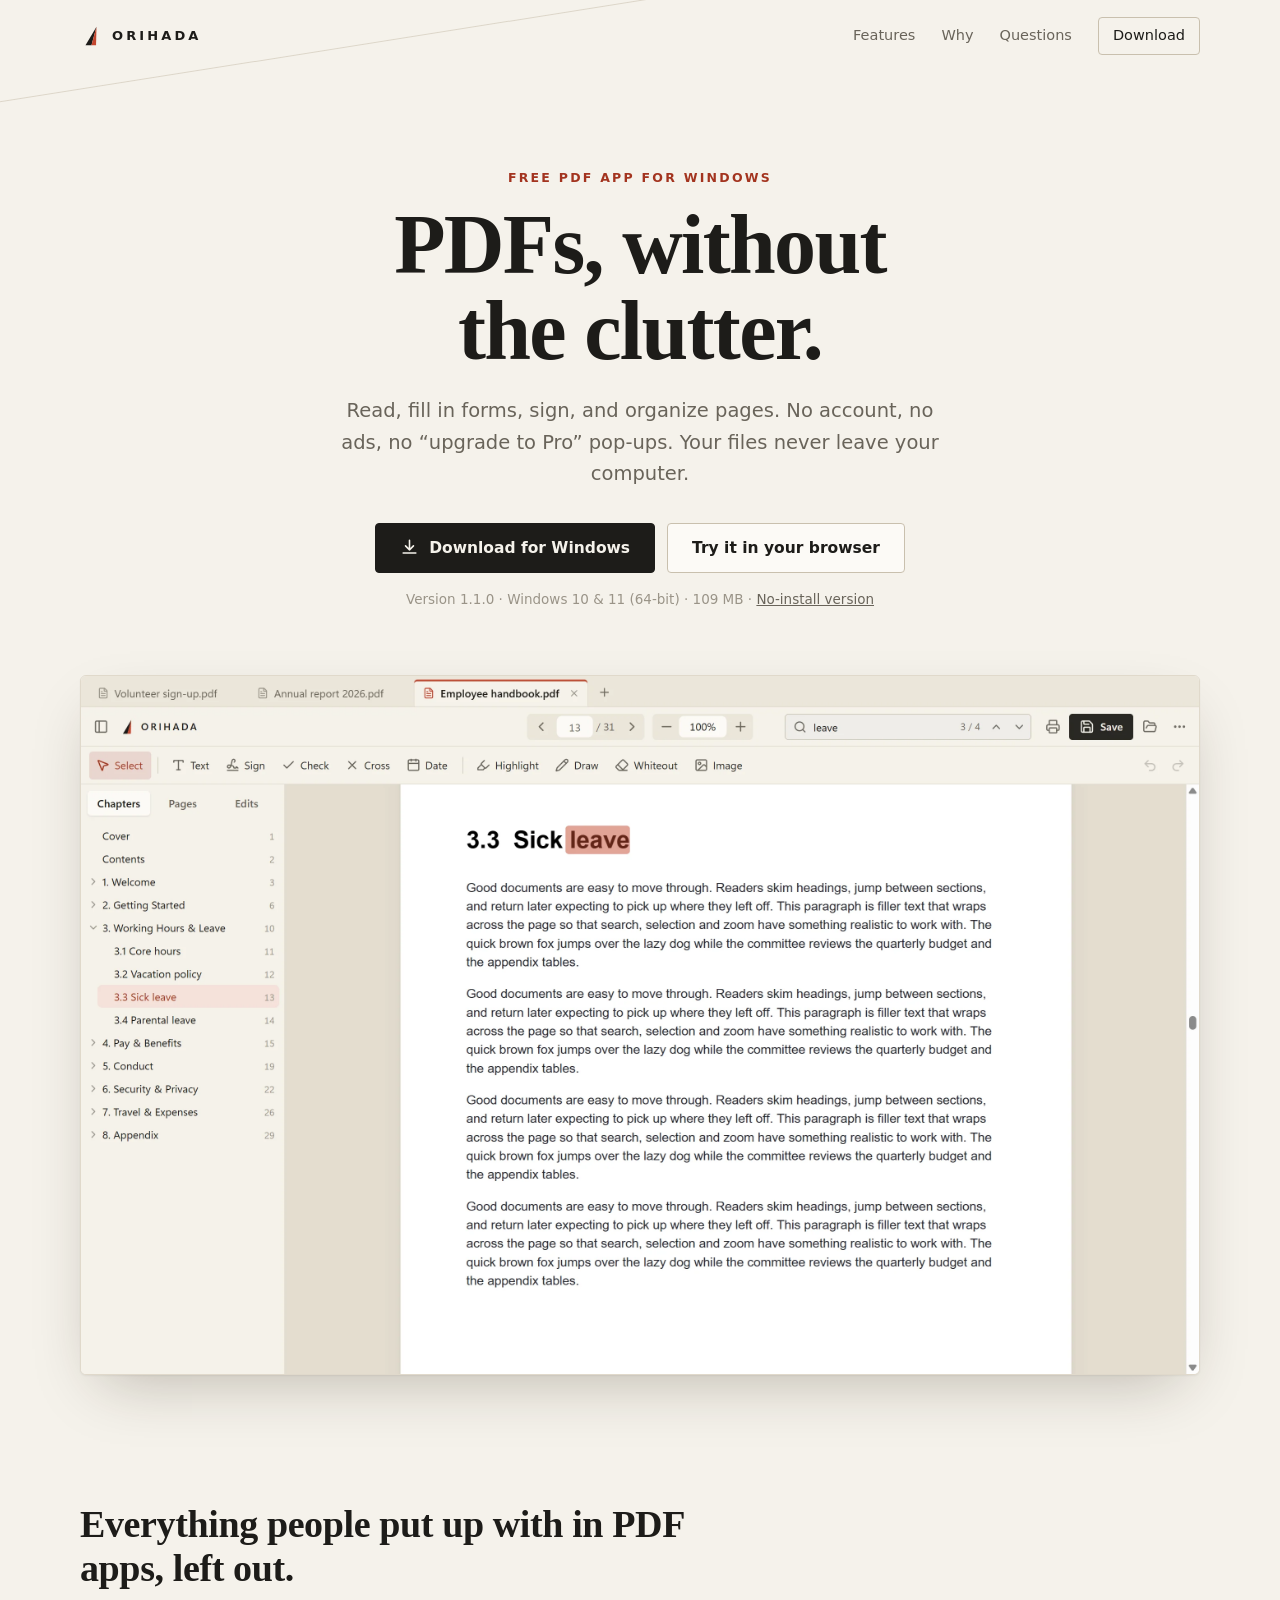
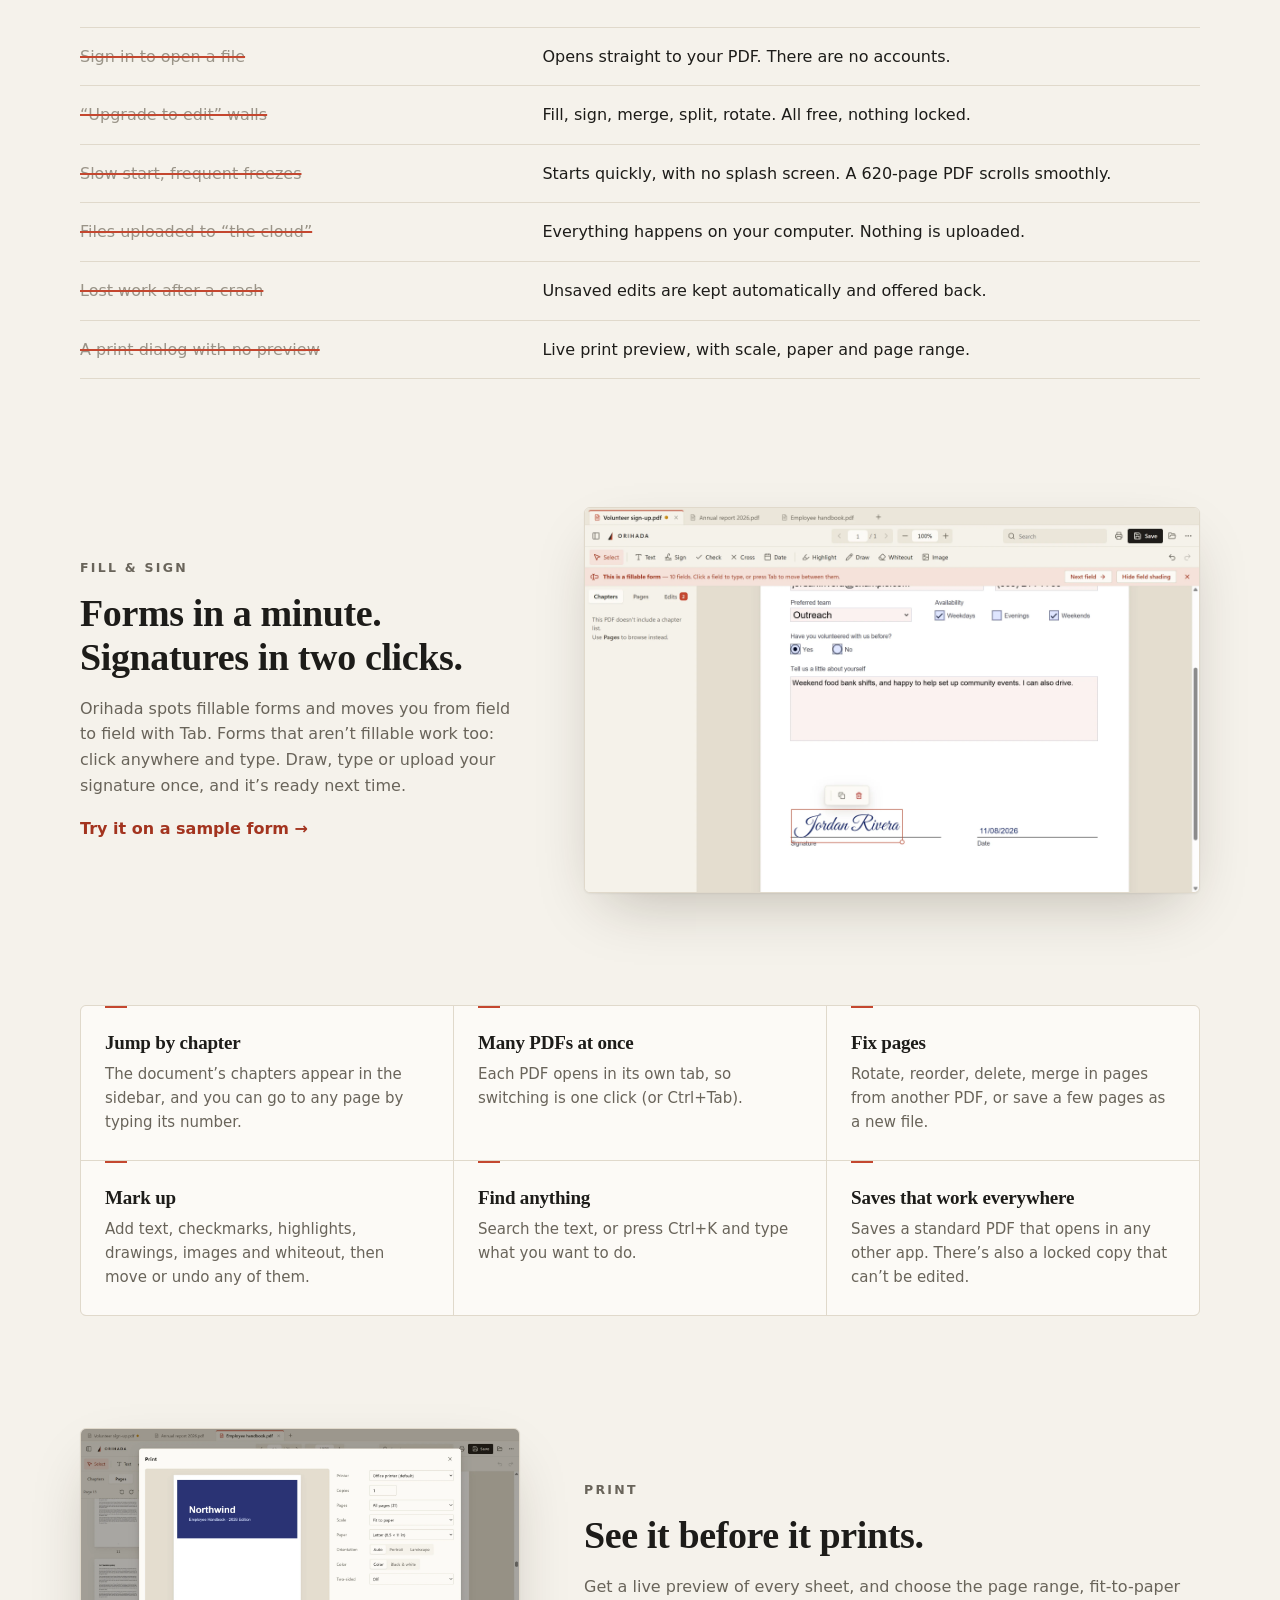
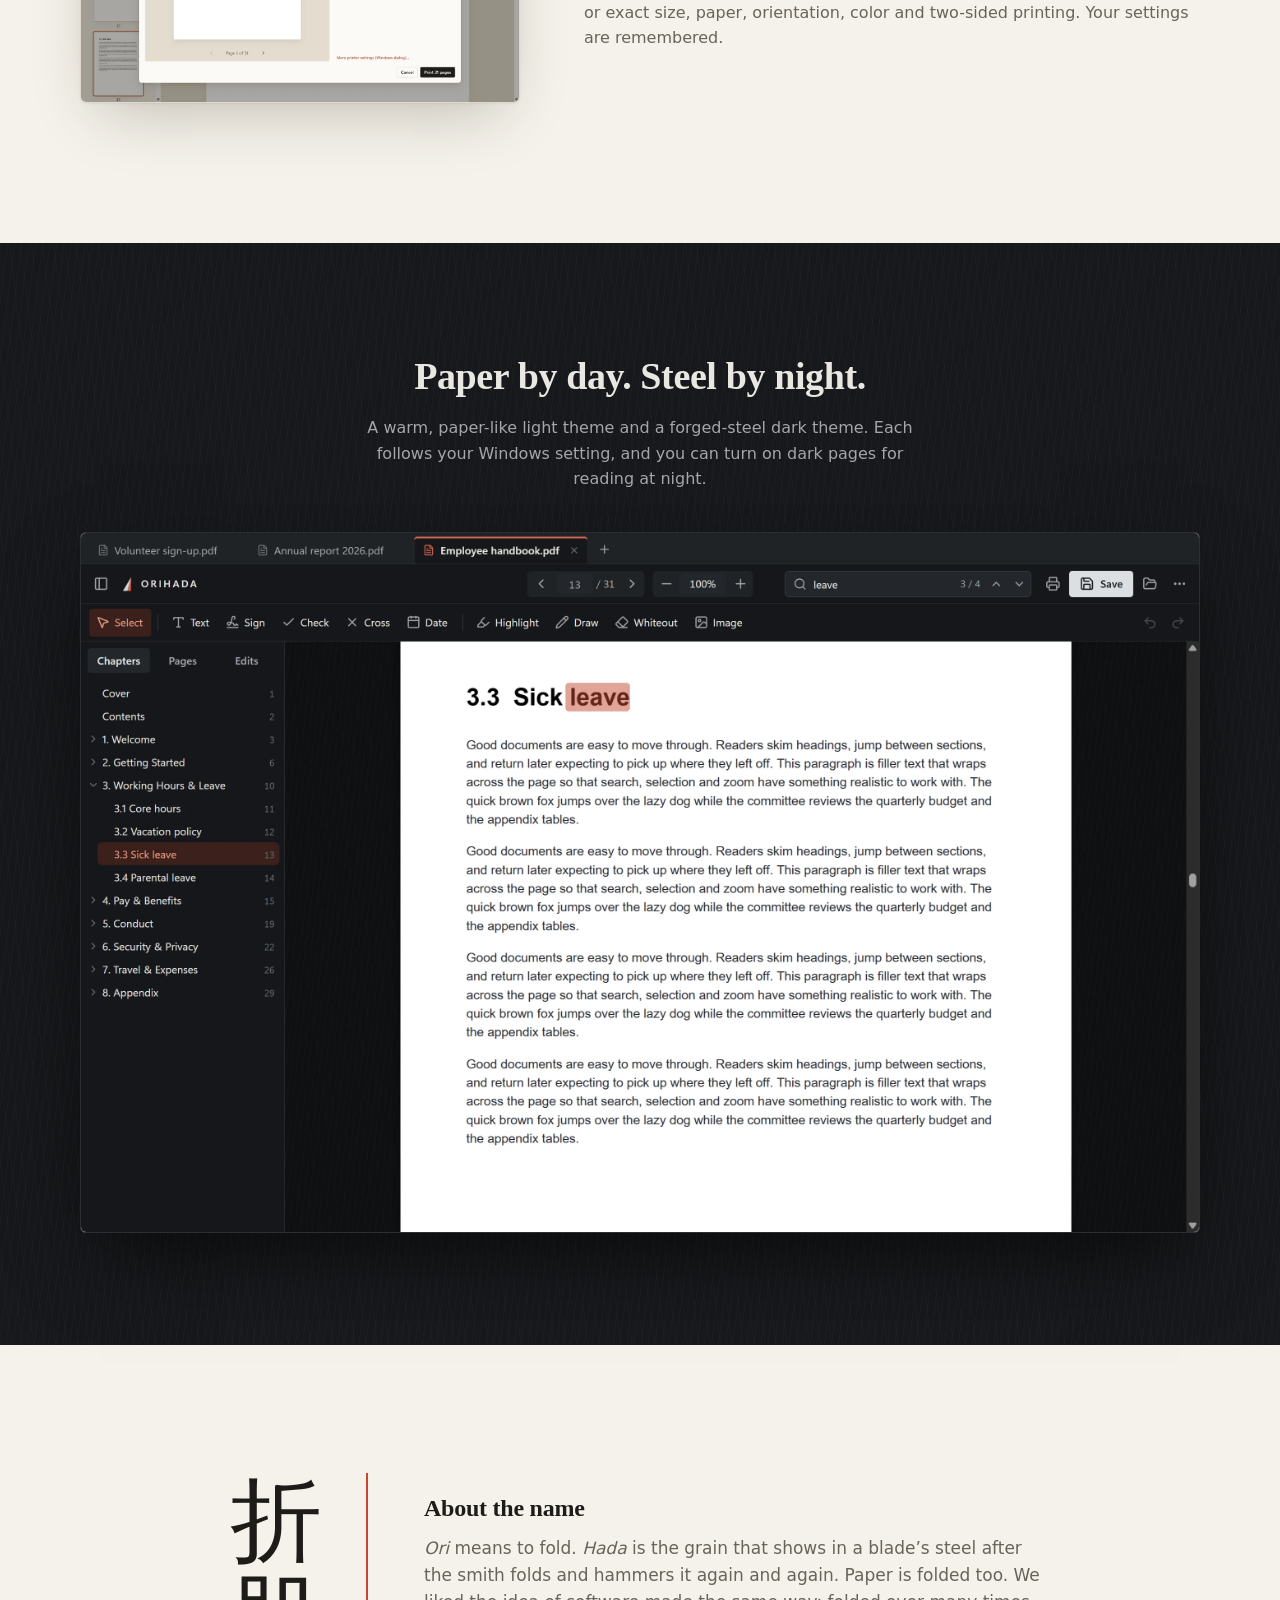
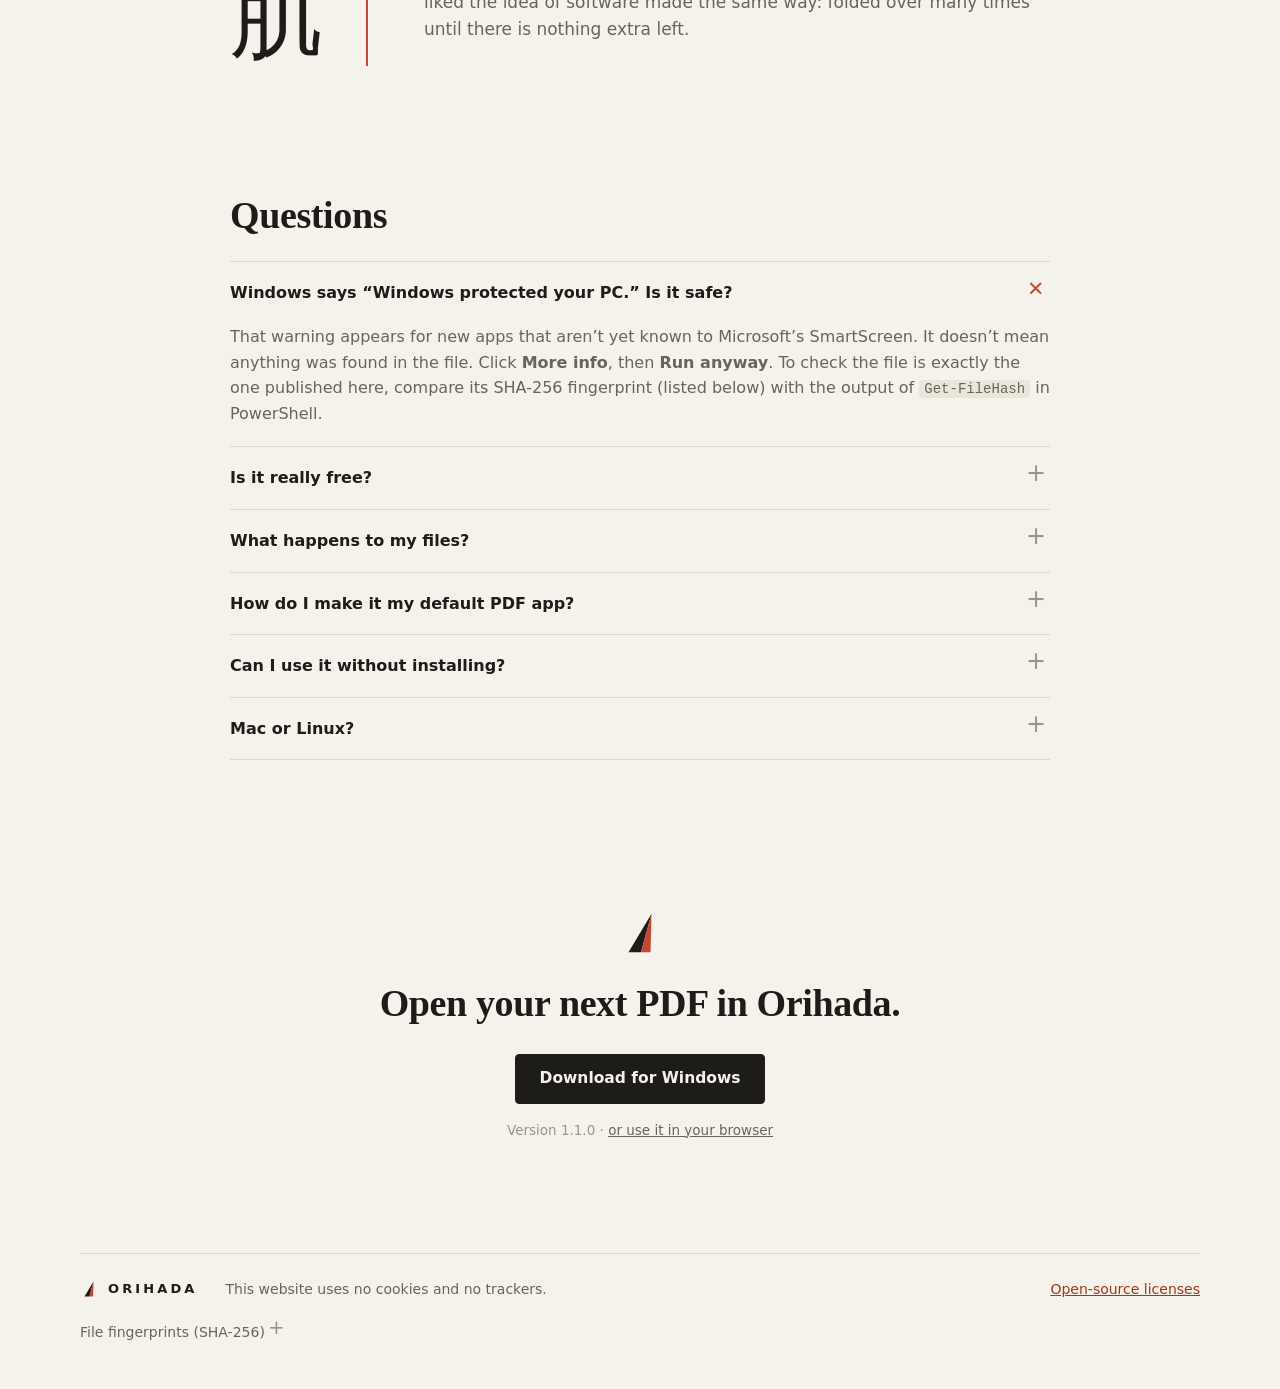
==== index.html @ 4f6ba11c "Orihada 1.1.0 website Co-Authored-By: Claude Opus 5.5 <noreply@anthropic.com>" ====
<!doctype html>
<html lang="en">
<head>
  <meta charset="utf-8">
  <meta name="viewport" content="width=device-width, initial-scale=1">
  <title>Orihada: a free, private PDF app for Windows</title>
  <meta name="description" content="Read, fill, sign and organize PDFs. Free, fast and private: no account, no ads, no upgrade pop-ups. Your files never leave your computer.">
  <meta property="og:title" content="Orihada: PDFs, without the clutter">
  <meta property="og:description" content="A free, private PDF app for Windows. Read, fill, sign and organize. No account, no ads, no pop-ups.">
  <meta property="og:image" content="img/hero.webp">
  <link rel="icon" href="img/icon.png">
  <link rel="stylesheet" href="style.css">
</head>
<body>
  <header class="nav wrap">
    <a class="logo" href="#top" aria-label="Orihada home"><span class="mark" aria-hidden="true"></span><span class="wordmark">Orihada</span></a>
    <nav aria-label="Sections">
      <a href="#features">Features</a>
      <a href="#why">Why</a>
      <a href="#faq">Questions</a>
      <a class="nav-cta" href="#download">Download</a>
    </nav>
  </header>

  <main id="top">
    <!-- Hero -->
    <section class="hero wrap">
      <p class="eyebrow">Free PDF app for Windows</p>
      <h1>PDFs, without<br>the clutter.</h1>
      <p class="lede">Read, fill in forms, sign, and organize pages. No account, no ads, no “upgrade to Pro” pop-ups. Your files never leave your computer.</p>
      <div class="cta" id="download">
        <a class="btn primary" data-dl="setup" href="downloads/">
          <svg viewBox="0 0 24 24" aria-hidden="true"><path d="M12 3v12m0 0l-5-5m5 5l5-5M4 19h16"/></svg>
          <span>Download for Windows</span>
        </a>
        <a class="btn" href="app/">Try it in your browser</a>
      </div>
      <p class="meta"><span data-ver>Version 1.1.0</span> · Windows 10 &amp; 11 (64-bit) · <span data-size="setup">about 110 MB</span> · <a href="#portable">No-install version</a></p>
      <figure class="shot hero-shot">
        <img src="img/hero.webp" width="1360" height="850" alt="Orihada showing an employee handbook with its chapter list in the sidebar, three PDFs open as tabs, and search results highlighted on the page.">
      </figure>
    </section>

    <!-- Pain points -->
    <section class="why wrap" id="why">
      <h2>Everything people put up with in PDF apps, left out.</h2>
      <div class="vs">
        <div class="vs-row"><span class="no">Sign in to open a file</span><span class="yes">Opens straight to your PDF. There are no accounts.</span></div>
        <div class="vs-row"><span class="no">“Upgrade to edit” walls</span><span class="yes">Fill, sign, merge, split, rotate. All free, nothing locked.</span></div>
        <div class="vs-row"><span class="no">Slow start, frequent freezes</span><span class="yes">Starts quickly, with no splash screen. A 620-page PDF scrolls smoothly.</span></div>
        <div class="vs-row"><span class="no">Files uploaded to “the cloud”</span><span class="yes">Everything happens on your computer. Nothing is uploaded.</span></div>
        <div class="vs-row"><span class="no">Lost work after a crash</span><span class="yes">Unsaved edits are kept automatically and offered back.</span></div>
        <div class="vs-row"><span class="no">A print dialog with no preview</span><span class="yes">Live print preview, with scale, paper and page range.</span></div>
      </div>
    </section>

    <!-- Features -->
    <section class="features wrap" id="features">
      <div class="feature">
        <div class="feature-text">
          <p class="eyebrow">Fill &amp; sign</p>
          <h2>Forms in a minute. Signatures in two clicks.</h2>
          <p>Orihada spots fillable forms and moves you from field to field with Tab. Forms that aren’t fillable work too: click anywhere and type. Draw, type or upload your signature once, and it’s ready next time.</p>
          <a class="text-link" href="app/?file=samples/volunteer-form-fillable.pdf">Try it on a sample form →</a>
        </div>
        <figure class="shot"><img src="img/fill.webp" width="1360" height="850" loading="lazy" alt="A volunteer application form being filled in, with a handwritten-style signature placed on the signature line and the date beside it."></figure>
      </div>

      <div class="grid">
        <div class="card"><h3>Jump by chapter</h3><p>The document’s chapters appear in the sidebar, and you can go to any page by typing its number.</p></div>
        <div class="card"><h3>Many PDFs at once</h3><p>Each PDF opens in its own tab, so switching is one click (or Ctrl+Tab).</p></div>
        <div class="card"><h3>Fix pages</h3><p>Rotate, reorder, delete, merge in pages from another PDF, or save a few pages as a new file.</p></div>
        <div class="card"><h3>Mark up</h3><p>Add text, checkmarks, highlights, drawings, images and whiteout, then move or undo any of them.</p></div>
        <div class="card"><h3>Find anything</h3><p>Search the text, or press Ctrl+K and type what you want to do.</p></div>
        <div class="card"><h3>Saves that work everywhere</h3><p>Saves a standard PDF that opens in any other app. There’s also a locked copy that can’t be edited.</p></div>
      </div>

      <div class="feature reverse">
        <div class="feature-text">
          <p class="eyebrow">Print</p>
          <h2>See it before it prints.</h2>
          <p>Get a live preview of every sheet, and choose the page range, fit-to-paper or exact size, paper, orientation, color and two-sided printing. Your settings are remembered.</p>
        </div>
        <figure class="shot"><img src="img/print.webp" width="1360" height="850" loading="lazy" alt="The print window: a live preview of the first page beside settings for printer, copies, pages, scale, paper, orientation, color and two-sided printing."></figure>
      </div>
    </section>

    <!-- Paper & steel -->
    <section class="themes">
      <div class="wrap">
        <h2>Paper by day. Steel by night.</h2>
        <p>A warm, paper-like light theme and a forged-steel dark theme. Each follows your Windows setting, and you can turn on dark pages for reading at night.</p>
        <figure class="shot"><img src="img/dark.webp" width="1360" height="850" loading="lazy" alt="Orihada in its dark theme: blue-black window with a faint brushed-steel texture around a white page."></figure>
      </div>
    </section>

    <!-- Name -->
    <section class="name wrap">
      <div class="name-kanji" aria-hidden="true">折<br>肌</div>
      <div>
        <h2>About the name</h2>
        <p><em>Ori</em> means to fold. <em>Hada</em> is the grain that shows in a blade’s steel after the smith folds and hammers it again and again. Paper is folded too. We liked the idea of software made the same way: folded over many times until there is nothing extra left.</p>
      </div>
    </section>

    <!-- FAQ -->
    <section class="faq wrap" id="faq">
      <h2>Questions</h2>
      <details open>
        <summary>Windows says “Windows protected your PC.” Is it safe?</summary>
        <p>That warning appears for new apps that aren’t yet known to Microsoft’s SmartScreen. It doesn’t mean anything was found in the file. Click <b>More info</b>, then <b>Run anyway</b>. To check the file is exactly the one published here, compare its SHA-256 fingerprint (listed below) with the output of <code>Get-FileHash</code> in PowerShell.</p>
      </details>
      <details>
        <summary>Is it really free?</summary>
        <p>Yes. There is no trial, subscription, paid tier or ads, and no features are locked.</p>
      </details>
      <details>
        <summary>What happens to my files?</summary>
        <p>Nothing leaves your computer. Orihada has no account system and no analytics. The only thing it ever sends is a small daily check for new versions, which you can switch off in <b>⋯ → About</b>. The browser version also runs entirely on your device.</p>
      </details>
      <details>
        <summary>How do I make it my default PDF app?</summary>
        <p>Right-click any PDF, choose <b>Open with → Choose another app</b>, pick <b>Orihada</b>, and click <b>Always</b>. You can also go to <b>Settings → Apps → Default apps</b>, type <b>.pdf</b>, and choose Orihada.</p>
      </details>
      <details id="portable">
        <summary>Can I use it without installing?</summary>
        <p>Yes. The no-install version is a single file you can run from anywhere, including a USB stick. <a data-dl="portable" href="downloads/">Download the no-install version</a> (<span data-size="portable">about 100 MB</span>).</p>
      </details>
      <details>
        <summary>Mac or Linux?</summary>
        <p>The desktop app is for Windows for now. On any computer you can use the <a href="app/">browser version</a>: it has the same features, and saving downloads the edited PDF.</p>
      </details>
    </section>

    <section class="final wrap">
      <span class="mark big" aria-hidden="true"></span>
      <h2>Open your next PDF in Orihada.</h2>
      <a class="btn primary" data-dl="setup" href="downloads/">Download for Windows</a>
      <p class="meta"><span data-ver>Version 1.1.0</span> · <a href="app/">or use it in your browser</a></p>
    </section>
  </main>

  <footer class="wrap">
    <div class="foot-row">
      <span class="logo small"><span class="mark" aria-hidden="true"></span><span class="wordmark">Orihada</span></span>
      <span class="muted">This website uses no cookies and no trackers.</span>
      <a href="app/THIRD_PARTY_NOTICES.txt">Open-source licenses</a>
    </div>
    <details class="hashes">
      <summary>File fingerprints (SHA-256)</summary>
      <dl id="hashes"><dt>Loading…</dt></dl>
    </details>
  </footer>

  <script src="site.js"></script>
</body>
</html>
---- style.css ----
/* Orihada website. Paper & steel, matching the app. No web fonts or third-party requests. */
:root {
  --paper: #f5f2eb;
  --paper-2: #ebe6db;
  --card: #fcfaf6;
  --ink: #1d1c19;
  --muted: #69645a;
  --faint: #9a9488;
  --line: #e0d9cb;
  --line-strong: #c9c0ae;
  --shu: #c4472f;
  --shu-text: #a3341f;
  --steel: #16181b;
  --steel-2: #23272c;
  --steel-text: #e9e7e2;
  --serif: "Yu Mincho", "YuMincho", "Hiragino Mincho ProN", "Noto Serif JP", Georgia, "Times New Roman", serif;
  --sans: "Segoe UI Variable Text", "Segoe UI", system-ui, -apple-system, "Helvetica Neue", Arial, sans-serif;
  color-scheme: light;
}
@media (prefers-color-scheme: dark) {
  :root:not([data-theme="light"]) {
    --paper: #16181b; --paper-2: #1f2226; --card: #23272c; --ink: #e9e7e2; --muted: #a3a6aa; --faint: #6d7278;
    --line: #2b2f34; --line-strong: #3c4147; --shu: #e0644b; --shu-text: #f0a08c; --steel: #0e1012; --steel-2: #1a1d21;
    color-scheme: dark;
  }
}
:root[data-theme="dark"] {
  --paper: #16181b; --paper-2: #1f2226; --card: #23272c; --ink: #e9e7e2; --muted: #a3a6aa; --faint: #6d7278;
  --line: #2b2f34; --line-strong: #3c4147; --shu: #e0644b; --shu-text: #f0a08c; --steel: #0e1012; --steel-2: #1a1d21;
  color-scheme: dark;
}

* { box-sizing: border-box; }
html { scroll-behavior: smooth; overflow-x: clip; }
body { margin: 0; background: var(--paper); color: var(--ink); font: 16px/1.6 var(--sans); -webkit-font-smoothing: antialiased; overflow-x: hidden; }
img { display: block; max-width: 100%; height: auto; }
a { color: var(--shu-text); }
h1, h2, h3 { font-family: var(--serif); font-weight: 600; letter-spacing: -.01em; line-height: 1.15; margin: 0; }
h2 { font-size: clamp(26px, 3.6vw, 38px); }
h3 { font-size: 19px; }
p { margin: 0; }
code { font: 14px ui-monospace, Consolas, monospace; background: var(--paper-2); padding: 1px 5px; border-radius: 3px; }
.wrap { width: min(1120px, 100% - 32px); margin-inline: auto; }
.muted { color: var(--muted); }
.eyebrow { font-size: 12.5px; font-weight: 600; letter-spacing: .18em; text-transform: uppercase; color: var(--shu-text); margin-bottom: 14px; }

/* the mark: a folded, blade-like edge (ink + vermilion) */
.mark { position: relative; display: inline-block; width: 22px; height: 22px; flex: none; }
.mark::before, .mark::after { content: ""; position: absolute; inset: 0; -webkit-mask-size: 100% 100%; mask-size: 100% 100%; }
.mark::before { background: var(--ink);
  -webkit-mask-image: url("data:image/svg+xml,%3Csvg xmlns='http://www.w3.org/2000/svg' viewBox='0 0 24 24'%3E%3Cpath d='M6 22L18 2L12.5 22Z'/%3E%3C/svg%3E");
  mask-image: url("data:image/svg+xml,%3Csvg xmlns='http://www.w3.org/2000/svg' viewBox='0 0 24 24'%3E%3Cpath d='M6 22L18 2L12.5 22Z'/%3E%3C/svg%3E"); }
.mark::after { background: var(--shu);
  -webkit-mask-image: url("data:image/svg+xml,%3Csvg xmlns='http://www.w3.org/2000/svg' viewBox='0 0 24 24'%3E%3Cpath d='M18 2L17.5 22L12.5 22Z'/%3E%3C/svg%3E");
  mask-image: url("data:image/svg+xml,%3Csvg xmlns='http://www.w3.org/2000/svg' viewBox='0 0 24 24'%3E%3Cpath d='M18 2L17.5 22L12.5 22Z'/%3E%3C/svg%3E"); }
.mark.big { width: 46px; height: 46px; }

/* nav */
.nav { display: flex; align-items: center; justify-content: space-between; gap: 16px; height: 72px; }
.logo { display: inline-flex; align-items: center; gap: 10px; color: var(--ink); text-decoration: none; }
.wordmark { font-size: 13px; font-weight: 600; letter-spacing: .24em; text-transform: uppercase; }
.nav nav { display: flex; align-items: center; gap: 26px; }
.nav nav a { color: var(--muted); text-decoration: none; font-size: 14.5px; }
.nav nav a:hover { color: var(--ink); }
.nav .nav-cta { color: var(--ink); border: 1px solid var(--line-strong); padding: 6px 14px; border-radius: 4px; }
@media (max-width: 640px) { .nav nav a:not(.nav-cta) { display: none; } }

/* buttons */
.btn { display: inline-flex; align-items: center; gap: 10px; height: 50px; padding: 0 24px; border-radius: 4px; border: 1px solid var(--line-strong);
  background: var(--card); color: var(--ink); font-weight: 600; font-size: 15.5px; text-decoration: none; transition: box-shadow .15s, transform .15s; }
.btn:hover { transform: translateY(-1px); }
.btn.primary { background: var(--ink); color: var(--paper); border-color: var(--ink); }
.btn.primary:hover { box-shadow: inset 0 -3px 0 var(--shu); }
.btn svg { width: 19px; height: 19px; fill: none; stroke: currentColor; stroke-width: 2; stroke-linecap: round; stroke-linejoin: round; }
.btn:focus-visible, a:focus-visible, summary:focus-visible { outline: 2px solid var(--shu); outline-offset: 3px; }

/* hero */
.hero { text-align: center; padding: clamp(40px, 8vw, 96px) 0 0; position: relative; }
.hero::before { /* a single fold line across the page */
  content: ""; position: absolute; z-index: -1; left: 50%; top: -72px; width: 200vw; height: 1px; background: var(--line-strong); opacity: .55;
  transform: translateX(-50%) rotate(-9deg); transform-origin: center; }
.hero h1 { font-size: clamp(42px, 7.4vw, 84px); line-height: 1.02; letter-spacing: -.02em; }
.lede { max-width: 600px; margin: 22px auto 0; font-size: clamp(17px, 2vw, 19.5px); color: var(--muted); }
.cta { display: flex; flex-wrap: wrap; gap: 12px; justify-content: center; margin-top: 34px; }
.meta { margin-top: 16px; font-size: 13.5px; color: var(--faint); }
.meta a { color: var(--muted); }

.shot { margin: 0; border-radius: 6px; overflow: hidden; border: 1px solid var(--line); background: var(--card);
  box-shadow: 0 1px 2px rgba(40,30,10,.06), 0 24px 60px -20px rgba(40,30,10,.28); }
.hero-shot { margin-top: clamp(40px, 6vw, 64px); }

/* pain points */
.why { padding: clamp(72px, 10vw, 128px) 0 0; }
.why h2 { max-width: 640px; }
.vs { margin-top: 36px; border-top: 1px solid var(--line); }
.vs-row { display: grid; grid-template-columns: minmax(0, 1fr) minmax(0, 1.5fr); gap: 24px; padding: 16px 0; border-bottom: 1px solid var(--line); align-items: baseline; }
.no { color: var(--faint); text-decoration: line-through; text-decoration-color: var(--shu); text-decoration-thickness: 1.5px; }
.yes { font-weight: 500; }
@media (max-width: 640px) { .vs-row { grid-template-columns: 1fr; gap: 4px; } }

/* features */
.features { padding: clamp(72px, 10vw, 128px) 0 0; display: grid; gap: clamp(64px, 9vw, 112px); }
.feature { display: grid; grid-template-columns: minmax(0, 5fr) minmax(0, 7fr); gap: clamp(28px, 5vw, 64px); align-items: center; }
.feature.reverse .feature-text { order: 2; }
.feature-text h2 { margin-bottom: 16px; }
.feature-text p { color: var(--muted); }
.text-link { display: inline-block; margin-top: 18px; font-weight: 600; text-decoration: none; }
.text-link:hover { text-decoration: underline; }
@media (max-width: 860px) { .feature { grid-template-columns: 1fr; } .feature.reverse .feature-text { order: 0; } }

.grid { display: grid; grid-template-columns: repeat(3, minmax(0, 1fr)); gap: 1px; background: var(--line); border: 1px solid var(--line); border-radius: 6px; overflow: hidden; }
.card { background: var(--card); padding: 26px 24px; position: relative; }
.card::before { content: ""; position: absolute; left: 24px; top: 0; width: 22px; height: 2px; background: var(--shu); }
.card h3 { margin-bottom: 8px; }
.card p { color: var(--muted); font-size: 15px; }
@media (max-width: 860px) { .grid { grid-template-columns: 1fr 1fr; } }
@media (max-width: 560px) { .grid { grid-template-columns: 1fr; } }

/* steel band */
.themes { margin-top: clamp(80px, 11vw, 140px); padding: clamp(64px, 9vw, 112px) 0; background:
  repeating-linear-gradient(97deg, rgba(255,255,255,.02) 0 1px, transparent 1px 7px),
  repeating-linear-gradient(83deg, rgba(255,255,255,.014) 0 1px, transparent 1px 11px), var(--steel); color: var(--steel-text); text-align: center; }
.themes p { max-width: 560px; margin: 16px auto 40px; color: #a3a6aa; }
.themes .shot { border-color: #2b2f34; box-shadow: 0 30px 80px -20px rgba(0,0,0,.7); }

/* name */
.name { display: grid; grid-template-columns: auto minmax(0, 1fr); gap: clamp(24px, 5vw, 56px); align-items: center; max-width: 820px; padding: clamp(72px, 10vw, 128px) 0 0; }
.name-kanji { font-family: var(--serif); font-size: clamp(56px, 9vw, 92px); line-height: 1.05; color: var(--ink); border-right: 2px solid var(--shu); padding-right: clamp(20px, 4vw, 44px); }
.name h2 { font-size: 24px; margin-bottom: 12px; }
.name p { color: var(--muted); font-size: 17px; }

/* faq */
.faq { max-width: 820px; padding: clamp(72px, 10vw, 128px) 0 0; }
.faq h2 { margin-bottom: 24px; }
details { border-top: 1px solid var(--line); }
.faq details:last-of-type { border-bottom: 1px solid var(--line); }
summary { cursor: pointer; list-style: none; padding: 18px 32px 18px 0; font-weight: 600; position: relative; }
summary::-webkit-details-marker { display: none; }
summary::after { content: "+"; position: absolute; right: 4px; top: 14px; font: 400 24px/1 var(--sans); color: var(--faint); transition: transform .15s; }
details[open] > summary::after { transform: rotate(45deg); color: var(--shu); }
details > p { padding: 0 0 20px; color: var(--muted); }

/* final */
.final { text-align: center; padding: clamp(88px, 12vw, 150px) 0 clamp(64px, 9vw, 112px); }
.final h2 { margin: 18px 0 28px; }

footer { border-top: 1px solid var(--line); padding: 24px 0 40px; font-size: 14px; }
.foot-row { display: flex; flex-wrap: wrap; align-items: center; gap: 12px 28px; }
.foot-row .muted { flex: 1; }
.logo.small .mark { width: 18px; height: 18px; }
.hashes { border: 0; margin-top: 14px; }
.hashes summary { font-weight: 500; color: var(--muted); padding: 6px 24px 6px 0; display: inline-block; }
.hashes summary::after { top: 2px; font-size: 20px; }
.hashes dl { margin: 6px 0 0; font-size: 13px; }
.hashes dt { color: var(--muted); margin-top: 8px; }
.hashes dd { margin: 0; font: 12.5px ui-monospace, Consolas, monospace; word-break: break-all; }
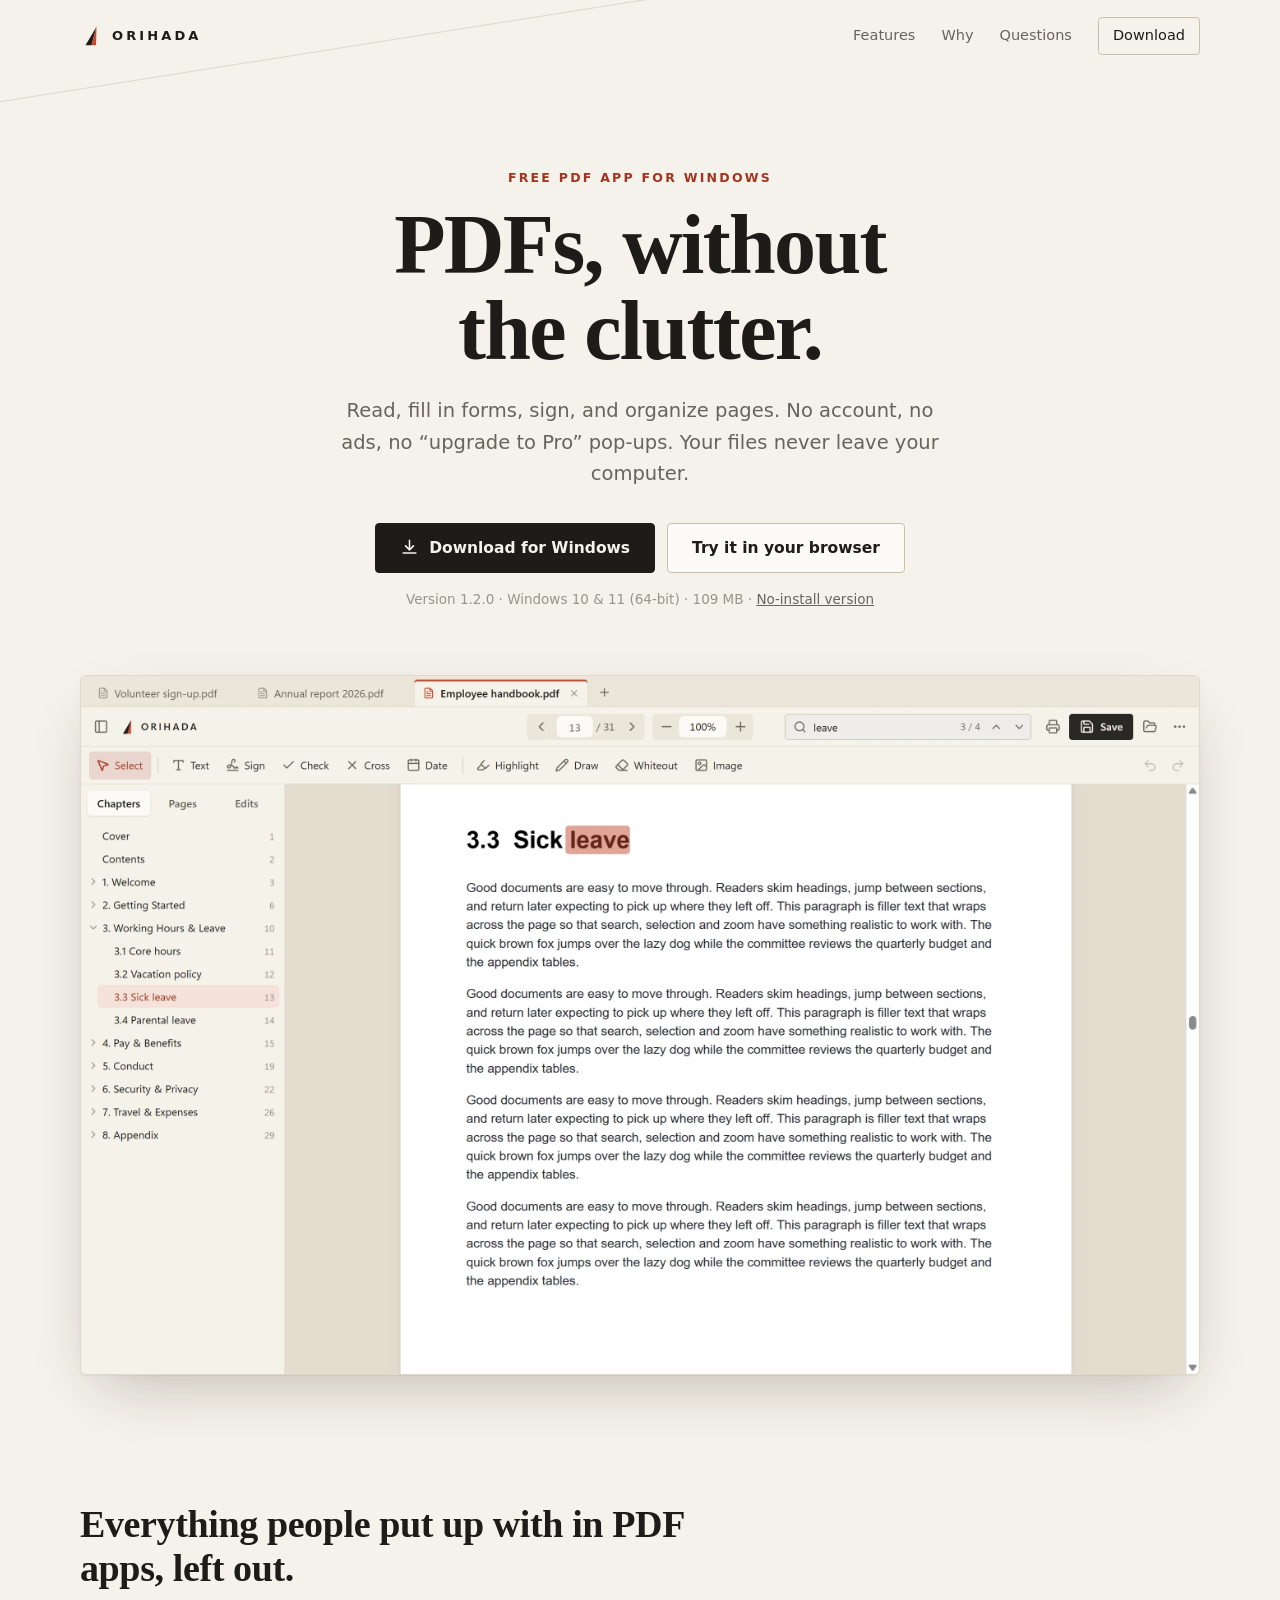
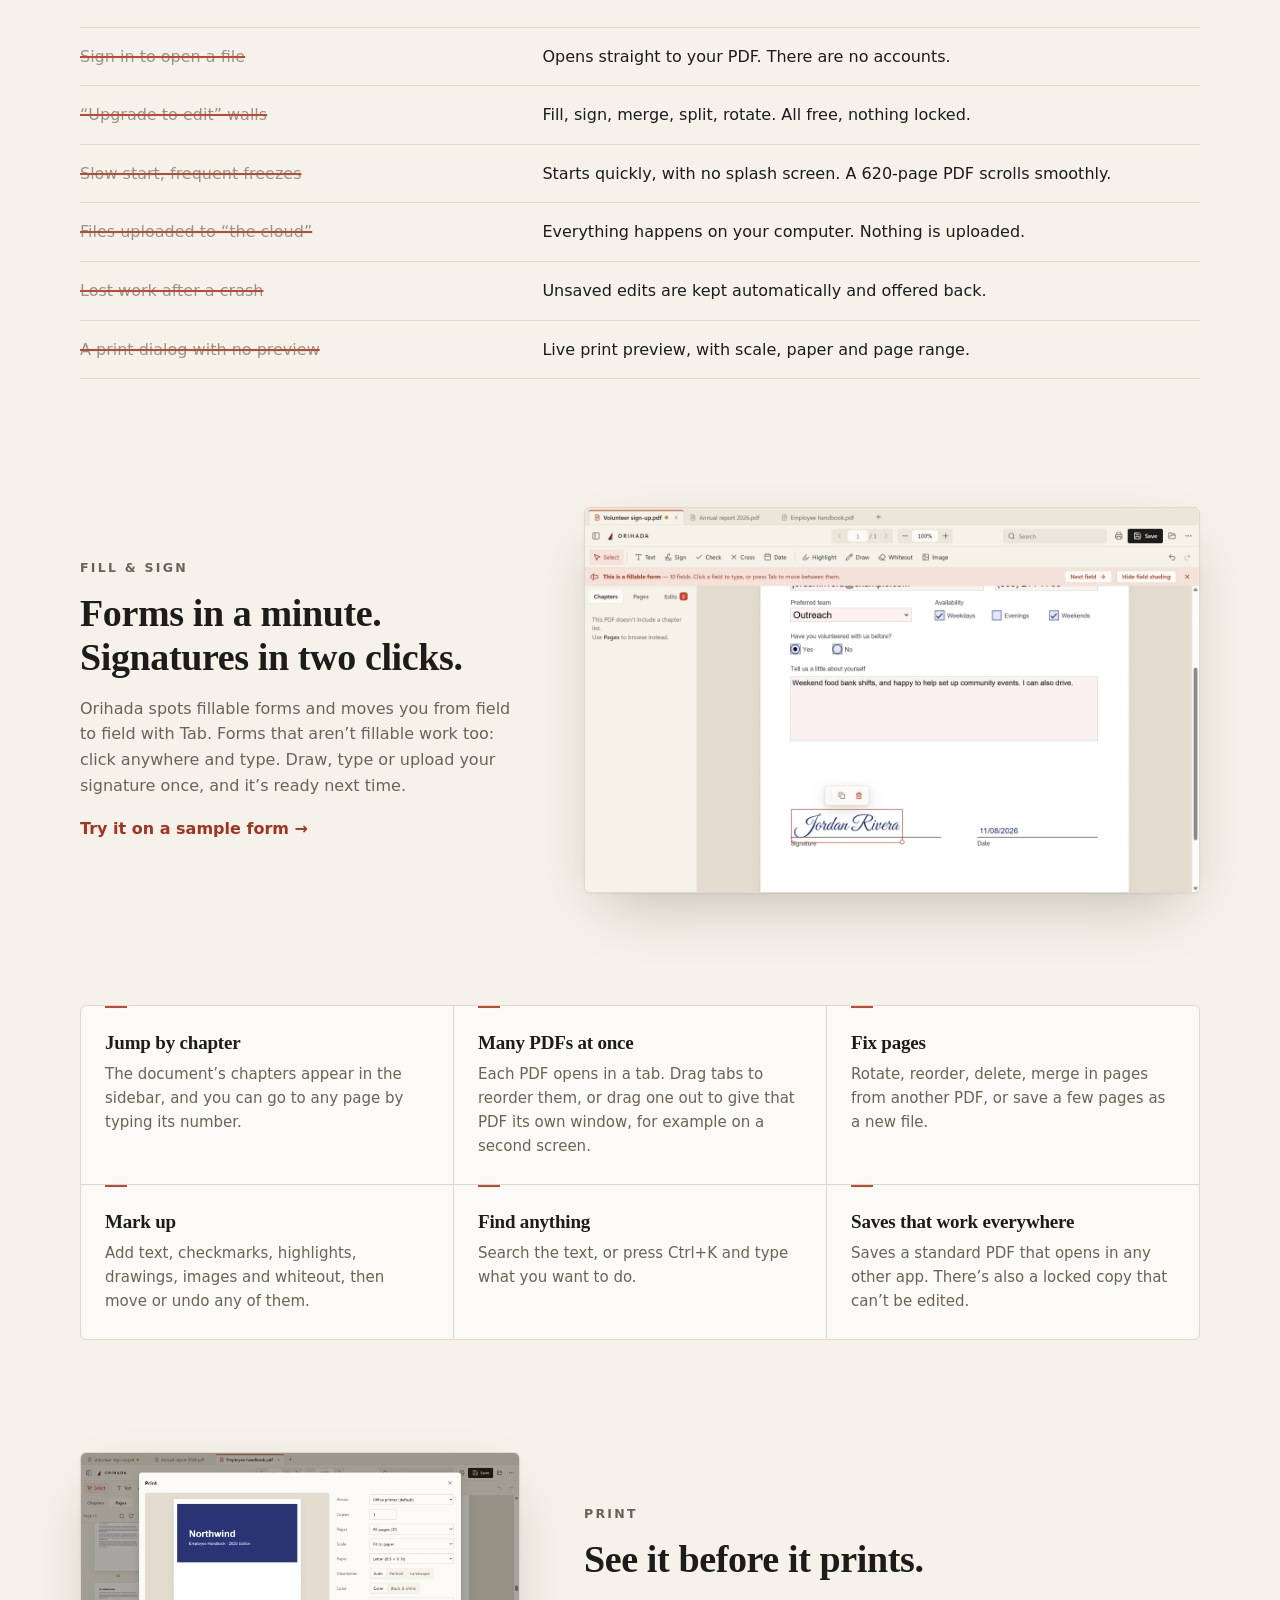
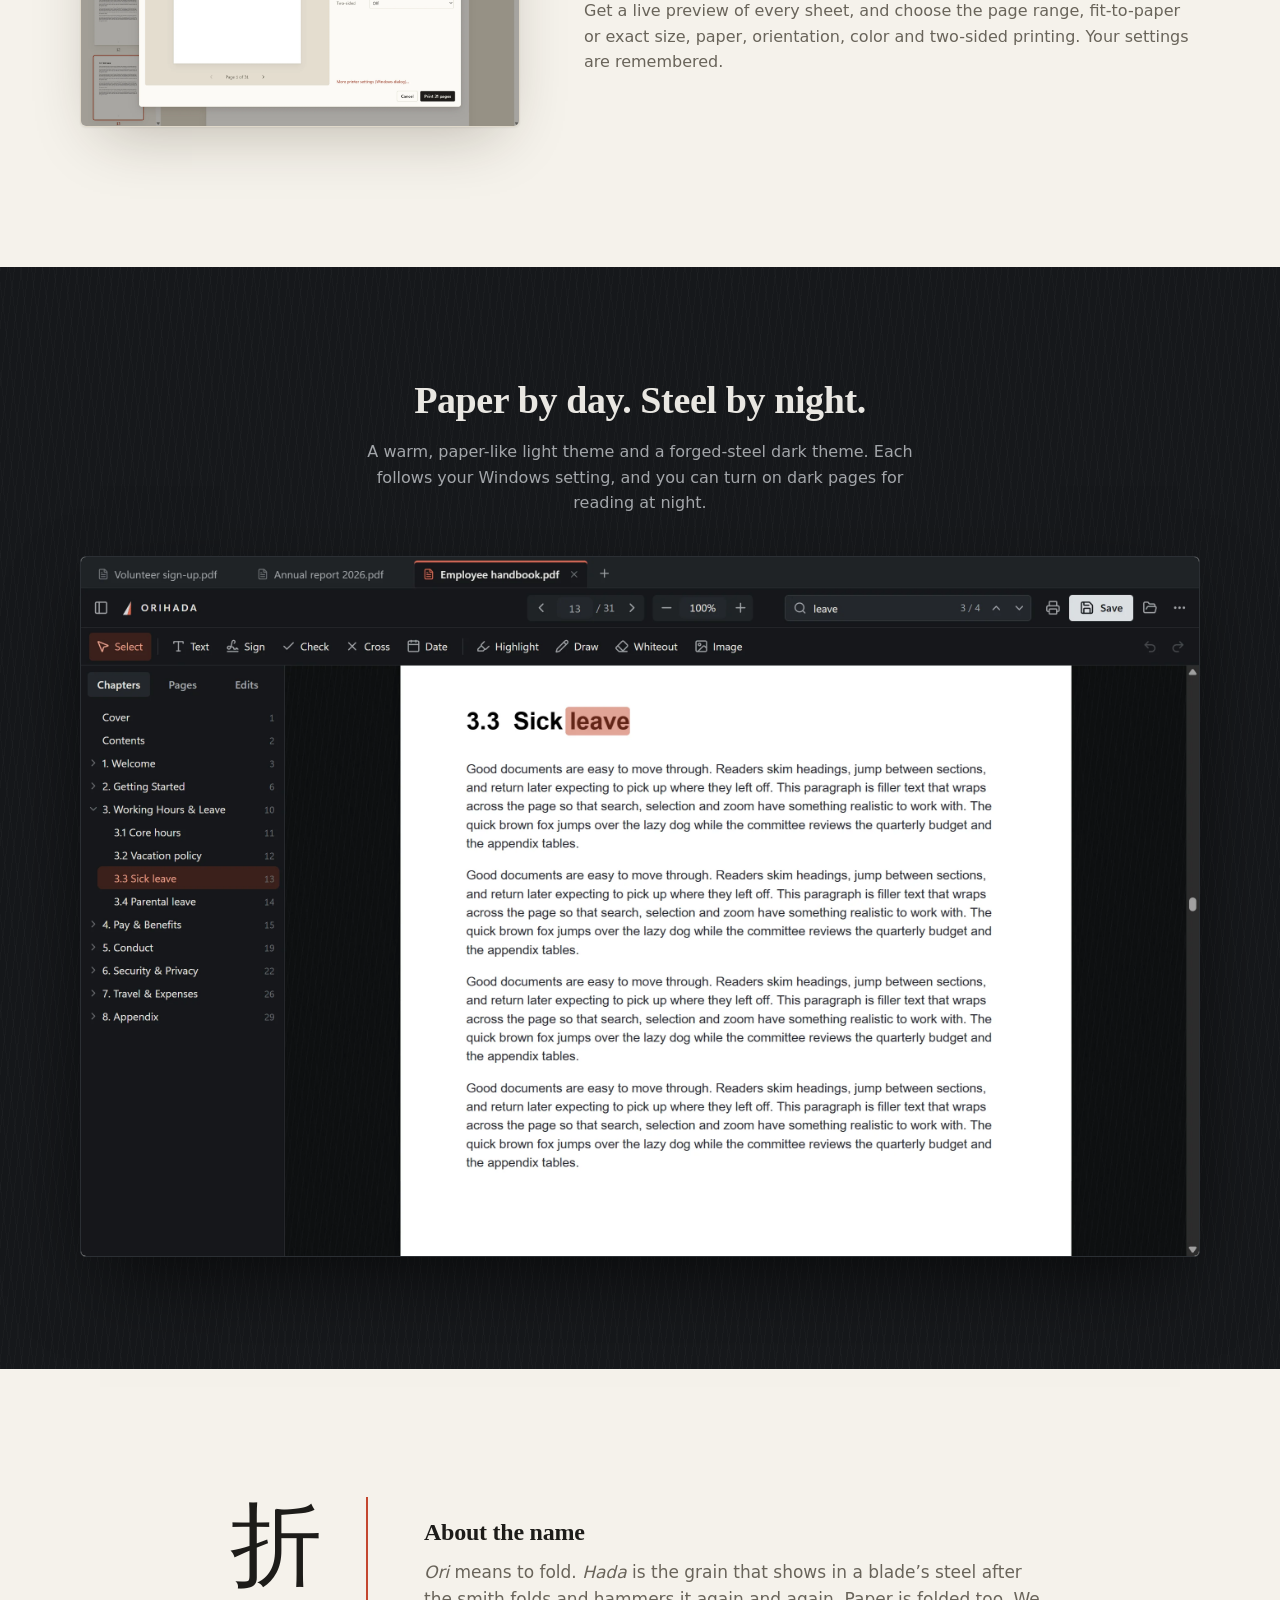
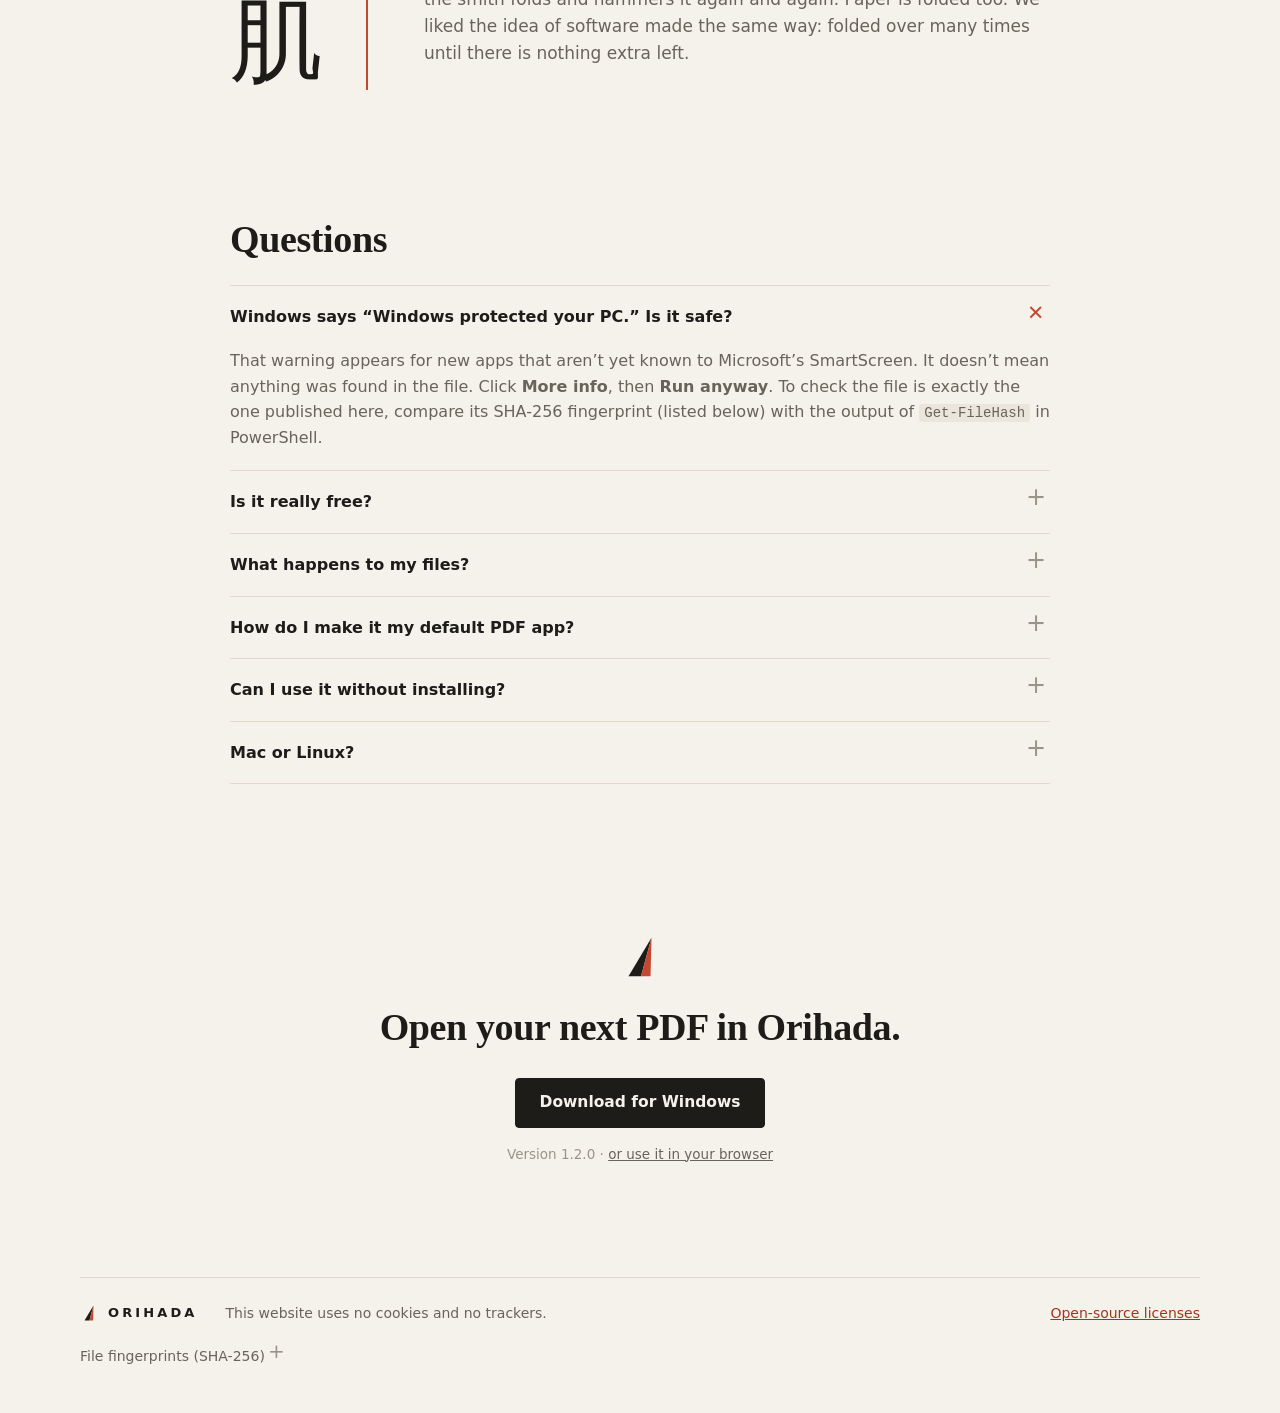
==== commit 04b8da5c: "Orihada 1.2.0: tab reordering and separate windows Co-Authored-By: Claude Opus 5.5 <noreply@anthropi" ====
--- a/index.html
+++ b/index.html
@@ -68,7 +68,7 @@
 
       <div class="grid">
         <div class="card"><h3>Jump by chapter</h3><p>The document’s chapters appear in the sidebar, and you can go to any page by typing its number.</p></div>
-        <div class="card"><h3>Many PDFs at once</h3><p>Each PDF opens in its own tab, so switching is one click (or Ctrl+Tab).</p></div>
+        <div class="card"><h3>Many PDFs at once</h3><p>Each PDF opens in a tab. Drag tabs to reorder them, or drag one out to give that PDF its own window, for example on a second screen.</p></div>
         <div class="card"><h3>Fix pages</h3><p>Rotate, reorder, delete, merge in pages from another PDF, or save a few pages as a new file.</p></div>
         <div class="card"><h3>Mark up</h3><p>Add text, checkmarks, highlights, drawings, images and whiteout, then move or undo any of them.</p></div>
         <div class="card"><h3>Find anything</h3><p>Search the text, or press Ctrl+K and type what you want to do.</p></div>
